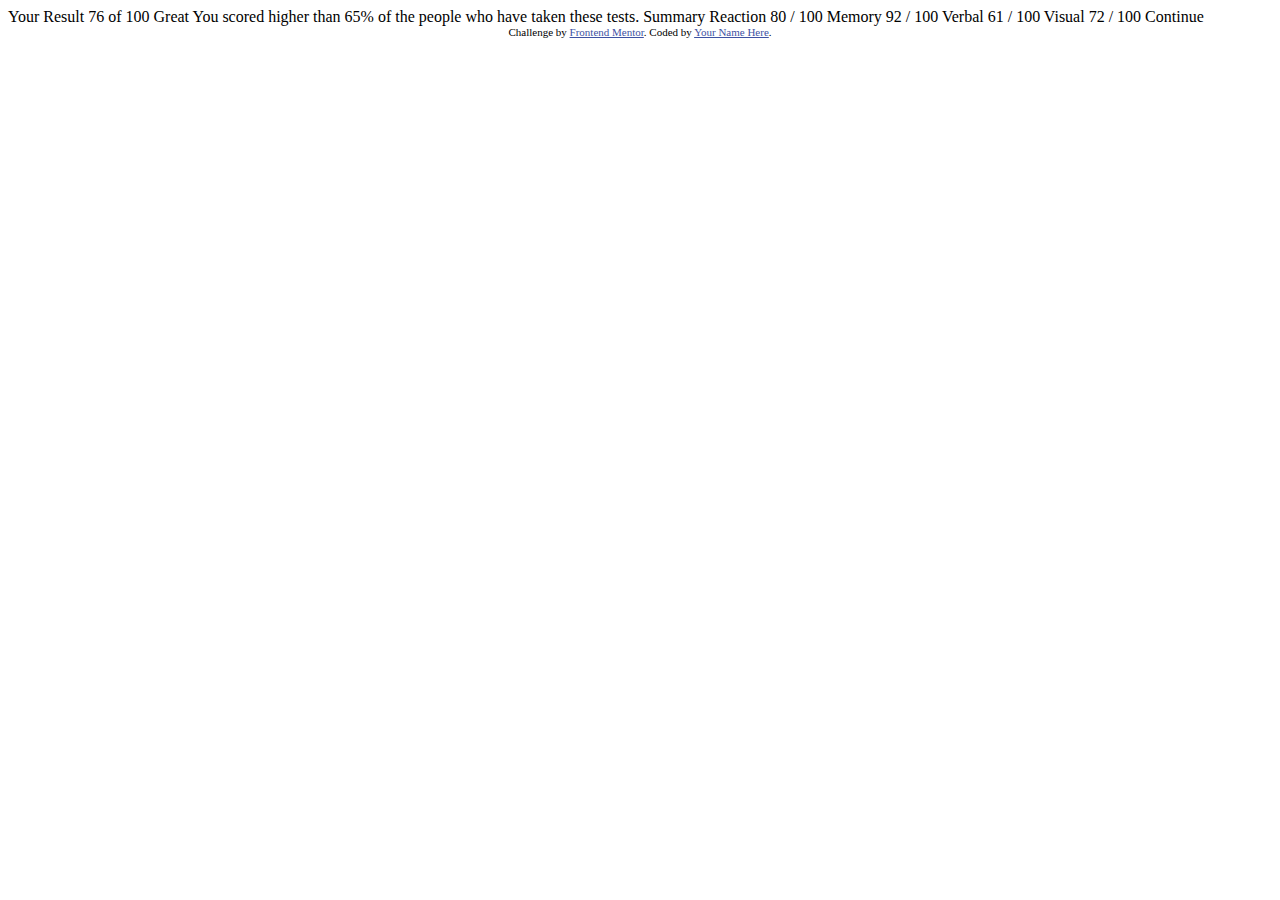
==== results-summary-component-main/index.html @ 8740619a "first commi" ====
<!DOCTYPE html>
<html lang="en">
<head>
  <meta charset="UTF-8">
  <meta name="viewport" content="width=device-width, initial-scale=1.0"> <!-- displays site properly based on user's device -->

  <link rel="icon" type="image/png" sizes="32x32" href="./assets/images/favicon-32x32.png">
  
  <title>Frontend Mentor | Results summary component</title>

  <!-- Feel free to remove these styles or customise in your own stylesheet 👍 -->
  <style>
    .attribution { font-size: 11px; text-align: center; }
    .attribution a { color: hsl(228, 45%, 44%); }
  </style>
</head>
<body>

  Your Result
  76
  of 100

  Great
  You scored higher than 65% of the people who have taken these tests.
  
  Summary

  Reaction
  80 / 100

  Memory
  92 / 100

  Verbal
  61 / 100

  Visual
  72 / 100

  Continue
  
  <div class="attribution">
    Challenge by <a href="https://www.frontendmentor.io?ref=challenge" target="_blank">Frontend Mentor</a>. 
    Coded by <a href="#">Your Name Here</a>.
  </div>
</body>
</html>
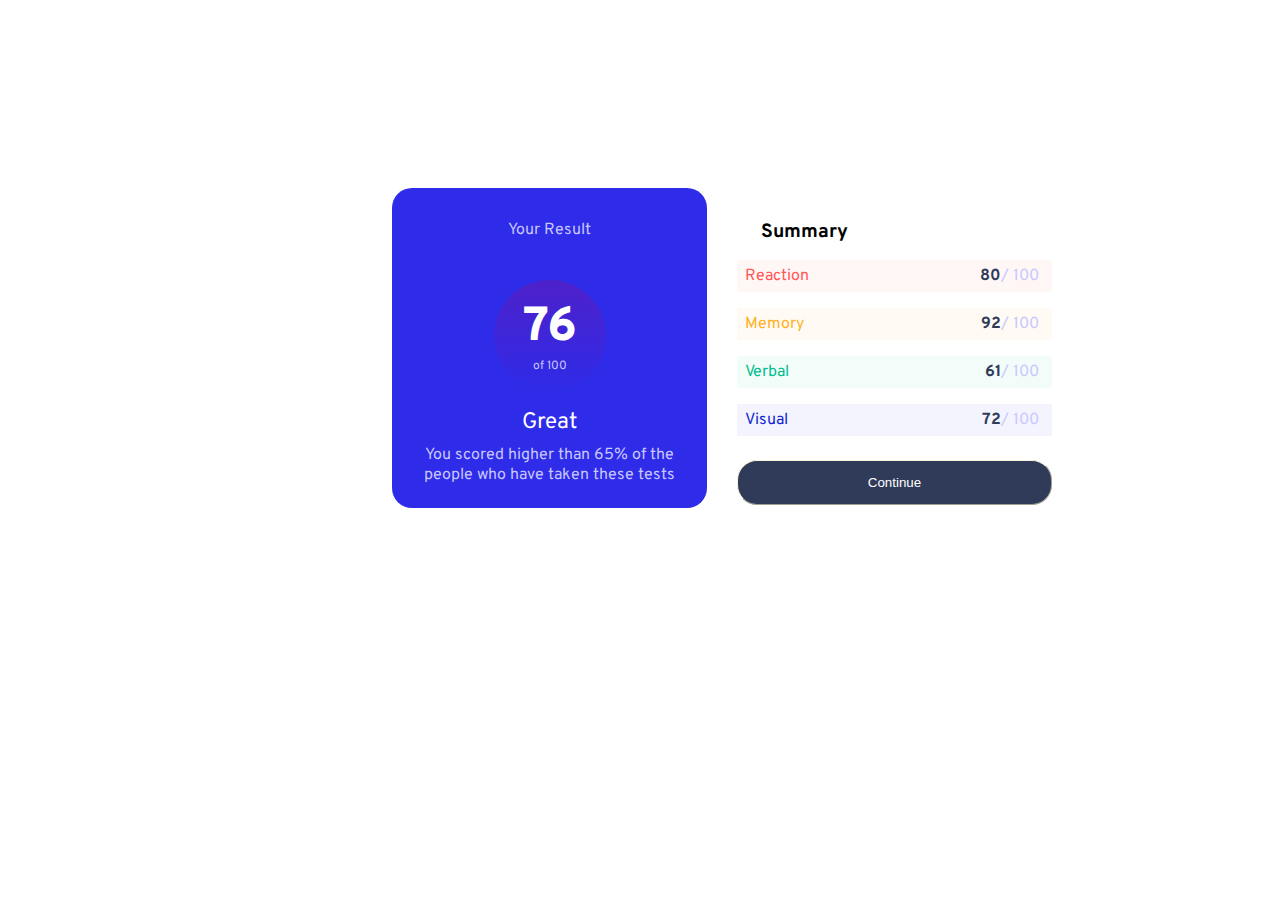
==== commit 0dd1ab3a: "adjustments" ====
--- a/results-summary-component-main/index.html
+++ b/results-summary-component-main/index.html
@@ -1,47 +1,96 @@
 <!DOCTYPE html>
 <html lang="en">
 <head>
-  <meta charset="UTF-8">
-  <meta name="viewport" content="width=device-width, initial-scale=1.0"> <!-- displays site properly based on user's device -->
-
-  <link rel="icon" type="image/png" sizes="32x32" href="./assets/images/favicon-32x32.png">
-  
-  <title>Frontend Mentor | Results summary component</title>
-
-  <!-- Feel free to remove these styles or customise in your own stylesheet 👍 -->
-  <style>
-    .attribution { font-size: 11px; text-align: center; }
-    .attribution a { color: hsl(228, 45%, 44%); }
-  </style>
+    <meta charset="UTF-8">
+    <meta name="viewport" content="width=device-width, initial-scale=1.0">
+    <title>Frontend Mentor | Results summary component</title>
+    <link rel="icon" type="image/png" sizes="32x32" href="./assets/images/favicon-32x32.png">
+    <link rel="stylesheet" href="./result.css">
+    <link rel="preconnect" href="https://fonts.googleapis.com">
+    <link rel="preconnect" href="https://fonts.gstatic.com" crossorigin>
+    <link href="https://fonts.googleapis.com/css2?family=Overpass:wght@400;700&display=swap" rel="stylesheet">
 </head>
 <body>
+    <main>
+        <section>
+            <div class="result_section">                
+                <div class="result_heading" style="color: hsl(241, 100%, 89%);margin-top: 2rem;">Your Result</div>
+                <div class="results">
+                    <div class="result"><span style="font-size: 3em;color: white;font-weight: 800;">76</span><span style="color: hsl(241, 100%, 89%);font-size: 12px;">of 100</span></div>
+                    <div style="font-size: 1.4rem;color: white;margin-top: 1rem;">Great</div>
+                    <div class="rating_comment" style="text-align: center;margin-left: 19px;margin-right: 19px; color: hsl(241, 100%, 89%);margin-top: 0.5rem;">You scored higher than 65% of the people who have taken these tests</div>
 
-  Your Result
-  76
-  of 100
+                </div>
 
-  Great
-  You scored higher than 65% of the people who have taken these tests.
-  
-  Summary
+            </div>
+            <div class="summary_section">                
+                <div class="summary_heading" style="font-weight: 700; font-size: larger;margin-left: 1.5rem;">Summary</div>
 
-  Reaction
-  80 / 100
+                <div class="ratings">
 
-  Memory
-  92 / 100
+                    <div id="reaction">
+                        <div class="reaction_rating">
+                            <div>                                
+                                <img src="./results-summary-component-main/assets/images/icon-reaction.svg" alt="">
+                            </div>
+                            <div>
+                                <span style="color: hsl(0, 100%, 67%);margin-left: 0.5em">Reaction</span>
+                            </div>
+                        </div>
+                        <div class="rating_number">
+                            <span style="color: hsl(224, 30%, 27%);font-weight: 700;">80</span><span style="color:  hsl(241, 100%, 89%);">/ 100</span>
+                        </div>
+                    </div>
 
-  Verbal
-  61 / 100
 
-  Visual
-  72 / 100
+                    <div id="memory">
+                        <div class="memory_rating">
+                            <div>                                
+                                <img src="./results-summary-component-main/assets/images/icon-memory.svg" alt="">
+                            </div>
+                            <div>
+                                <span style="color: hsl(39, 100%, 56%);margin-left: 0.5em">Memory</span>
+                            </div>
+                        </div>
+                        <div class="rating_number">
+                            <span style="color: hsl(224, 30%, 27%);font-weight: 700;">92</span><span style="color:  hsl(241, 100%, 89%);">/ 100</span>
+                        </div>
+                    </div>
 
-  Continue
-  
-  <div class="attribution">
-    Challenge by <a href="https://www.frontendmentor.io?ref=challenge" target="_blank">Frontend Mentor</a>. 
-    Coded by <a href="#">Your Name Here</a>.
-  </div>
+
+                    <div id="verbal">
+                        <div class="verbal_rating">
+                            <div>                                
+                                <img src="./results-summary-component-main/assets/images/icon-verbal.svg" alt="">
+                            </div>
+                            <div>
+                                <span style="color: hsl(166, 100%, 37%);margin-left: 0.5em">Verbal</span>
+                            </div>
+                        </div>
+                        <div class="rating_number">
+                            <span style="color: hsl(224, 30%, 27%);font-weight: 700;">61</span><span style="color:  hsl(241, 100%, 89%);">/ 100</span>
+                        </div>
+                    </div>
+
+
+                    <div id="visual">
+                        <div class="visual_rating">
+                            <div>                                
+                                <img src="./results-summary-component-main/assets/images/icon-visual.svg" alt="">
+                            </div>
+                            <div>
+                                <span style="color: hsl(234, 85%, 45%);margin-left: 0.5em">Visual</span>
+                            </div>
+                        </div>
+                        <div class="rating_number">
+                            <span style="color: hsl(224, 30%, 27%);font-weight: 700;">72</span><span style="color:  hsl(241, 100%, 89%);">/ 100</span>
+                        </div>
+                    </div>
+
+                </div>
+                <button style="">Continue</button>
+            </div>
+        </section>
+    </main>
 </body>
 </html>--- a/results-summary-component-main/result.css
+++ b/results-summary-component-main/result.css
@@ -0,0 +1,135 @@
+body{
+    font-family: 'Overpass', sans-serif;
+    position: absolute;
+    top: 20%;
+    left: 30%
+}
+main{
+    margin-left: auto;
+    margin-right: auto;
+    width: 100%;
+}
+
+section{
+    display: flex;
+}
+
+/* The left side of the summary */
+.result_section{
+    background-color: hsl(241, 81%, 54%);
+    width: 50%;
+    height: 25vw;
+    width: 35vh;
+    display: flex;
+    flex-direction: column;
+    text-align: center;
+    border-radius: 20px;
+}
+.result{
+    display: flex;
+    flex-direction: column;
+    justify-content: center;
+    height: 7rem;
+    width: 7rem;
+    border-radius: 50%;
+    background-image: linear-gradient(hsla(256, 72%, 46%, 1),hsla(241, 72%, 46%, 0));
+    margin-left: auto;
+    margin-right: auto;
+    margin-top: 2.5rem;
+}
+/* The right side of the summary */
+.summary_section{
+    width: 50%;
+    height: 25vw;
+    width: 35vh;
+    margin-left: 30px;
+    margin-top: 2rem;
+    border-radius: 20px;
+    border-color:hsl(252, 100%, 67%);
+    border-width: 20px;
+}
+.ratings{
+    display: flex;
+    flex-direction: column;
+}
+.rating_number{
+    margin-right: 0.8rem;
+}
+
+#reaction,#memory,#verbal,#visual{
+    align-items: center;
+    justify-content: center;
+    display: flex;
+    justify-content: space-between;
+    margin-top: 1em;
+    height: 2rem;
+
+}
+#reaction{
+    background:  hsl(0, 100%, 67%, 0.05);
+}
+.reaction_rating,.memory_rating,.verbal_rating,.visual_rating{
+    display: flex;
+    align-items: center;
+}
+#memory{
+    background: hsl(39, 100%, 56%,0.05);
+}
+#verbal{
+    background: hsl(166, 100%, 37%,0.05);
+}
+#visual{
+    background: hsl(234, 85%, 45%,0.05);
+}
+button{
+    background: hsl(224, 30%, 27%);
+    color: white;
+    border-width: 1px;
+    border-color: beige;
+    margin-top: 1.5rem;
+    width: 35vh;
+    height: 45px; 
+    margin-top: 1.5rem;
+    border-radius: 20px;
+}
+
+@media screen and (max-width:460px) {
+    body{
+        font-family: 'Overpass', sans-serif;
+        top: 0%;
+        left: 0%;
+    }
+    section{
+        display: flex;
+        flex-direction: column;
+    }
+    .result_section{
+        width: 100%;
+        height: 50vh;
+        border-radius: 0px 0px 30px 30px;
+    }
+    .results{
+        margin-left: 2rem;
+        margin-right: 2rem;
+    }
+    .summary_section{
+        width: 100%;
+        /* background-color: black; */
+        margin-left: 0rem;
+    }
+    .summary_heading{
+        margin-left: 9rem;
+    }
+    .ratings{
+        align-items: center;
+        align-content: center;
+    }
+    #reaction,#memory,#verbal,#visual{
+        width: 90%;
+        height: 3rem;
+    }
+    button{
+        margin-left: 1rem;
+        width: 90%;
+    }
+}